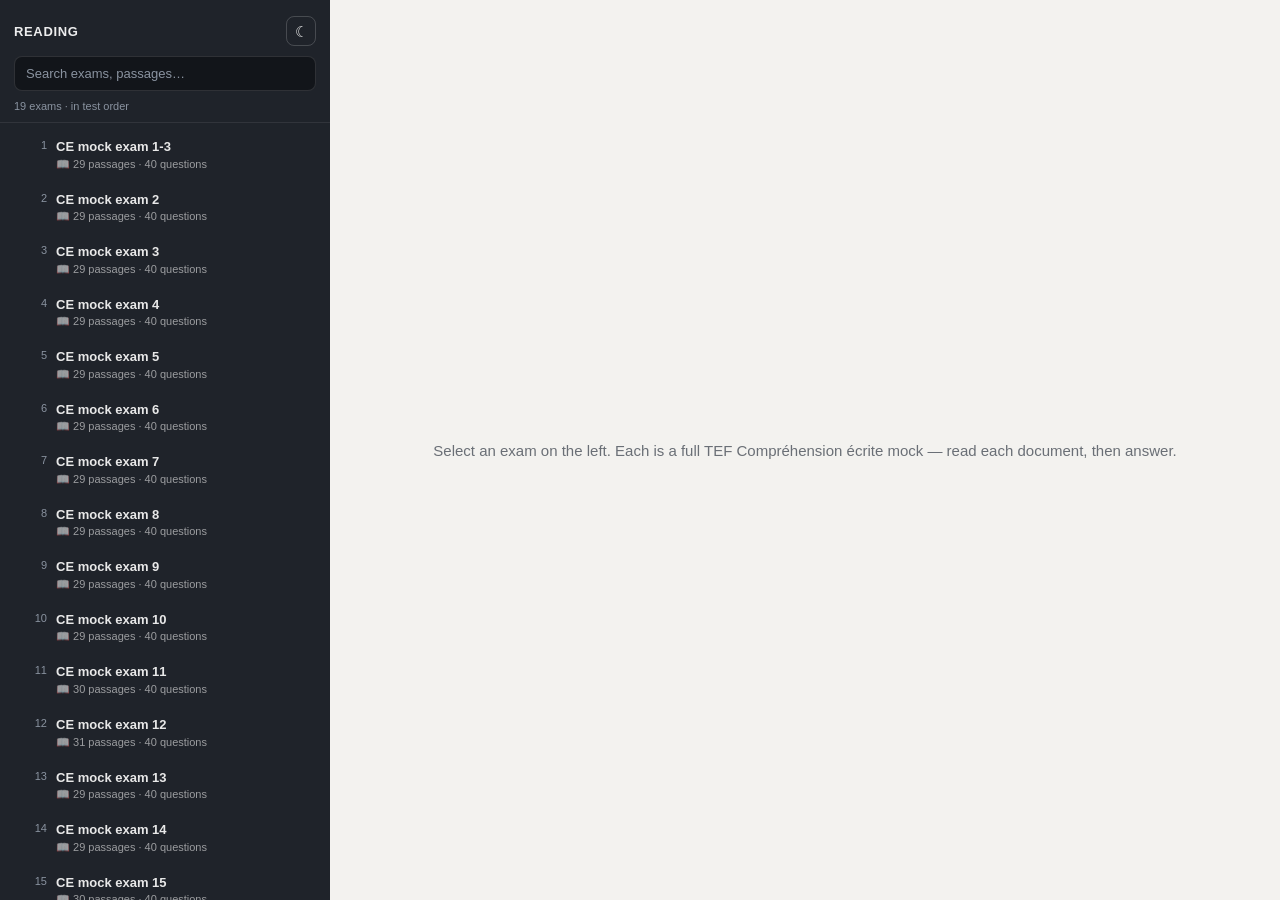
==== index.html @ 94fcf695 "TEF Reading (CE): bilingual mock exams — 19 exams, 760 questions Verbatim French extracted from the " ====
<!DOCTYPE html>
<html lang="en">
<head>
<meta charset="utf-8">
<meta name="viewport" content="width=device-width, initial-scale=1, viewport-fit=cover">
<title>TEF Reading — CE mock exams (FR / EN)</title>
<meta name="robots" content="noindex, nofollow">
<meta name="googlebot" content="noindex, nofollow">
<script>/* apply saved theme before paint */
  (function(){var t=localStorage.getItem('theme'); if(t) document.documentElement.setAttribute('data-theme', t);})();
</script>
<link rel="stylesheet" href="style.css?v=1">
<link rel="manifest" href="manifest.webmanifest">
<meta name="theme-color" content="#1f232a">
<link rel="apple-touch-icon" href="icons/icon-192.png">
<meta name="apple-mobile-web-app-capable" content="yes">
<meta name="mobile-web-app-capable" content="yes">
<meta name="apple-mobile-web-app-status-bar-style" content="black-translucent">
<meta name="apple-mobile-web-app-title" content="CE reading">
</head>
<body>
<div id="app">
  <aside id="sidebar">
    <div class="side-head">
      <div class="side-top">
        <h1>Reading</h1>
        <button id="theme-toggle" class="theme-toggle" title="Toggle dark mode" aria-label="Toggle dark mode">☾</button>
      </div>
      <input id="search" type="search" placeholder="Search exams, passages…" autocomplete="off">
      <div id="count" class="count"></div>
    </div>
    <nav id="list"></nav>
  </aside>
  <main id="reader">
    <div id="empty" class="empty">Select an exam on the left. Each is a full TEF Compréhension écrite mock — read each document, then answer.</div>
    <article id="entry" hidden>
      <div class="entry-head">
        <button id="back" class="back-btn" type="button">‹ Exams</button>
        <div class="entry-titlebar">
          <h2 id="entry-title"></h2>
          <button id="drill-toggle" class="drill-toggle" type="button" title="Hide the translation, answer & explanation; answer from the French, then reveal">🎯 Drill</button>
        </div>
        <div id="entry-meta" class="entry-meta"></div>
        <div id="entry-note" class="entry-note"></div>
        <div id="hl-bar" class="hl-bar">
          <span id="hl-count" class="hl-count">No highlights yet</span>
          <span class="hl-spacer"></span>
          <button id="hl-csv" class="hl-btn" title="Export highlighted words/phrases as CSV (study list)" disabled>⤓ CSV</button>
          <button id="hl-txt" class="hl-btn" title="Export as text" disabled>⤓ TXT</button>
          <button id="hl-backup" class="hl-btn" title="Download a lossless backup of ALL highlights (JSON)" disabled>⤓ Backup</button>
          <button id="hl-restore" class="hl-btn" title="Restore highlights from a backup (.json) or CSV export">⤒ Restore</button>
          <input id="hl-file" type="file" accept=".json,.csv,application/json,text/csv" hidden>
          <button id="hl-clear" class="hl-btn" title="Remove all highlights" disabled>Clear</button>
        </div>
      </div>
      <div class="seg-head"><div>Français <span class="hl-hint">· tap a word to highlight · tap again to remove · drag to select a phrase</span></div><div>English</div></div>
      <div id="segs"></div>
      <div id="questions"></div>
    </article>
  </main>
</div>
<script src="data.js?v=1"></script>
<script src="app.js?v=1"></script>
<script>
  if ('serviceWorker' in navigator) {
    window.addEventListener('load', function () {
      navigator.serviceWorker.register('sw.js').catch(function () {});
    });
  }
</script>
</body>
</html>
---- style.css ----
/* ---- theme tokens (from the binarybreeze reader, extended) ---- */
:root{
  --bg:#f3f2ef; --reader:#f3f2ef; --seghead:#eceae5; --segborder:#e7e5e0;
  --ink:#1f2328; --muted:#6a6f76; --headborder:#e3e1dc; --seghover:#faf9f6;
  --side:#1f232a; --sideink:#e8e8e8; --sidemuted:#8a93a0; --search:#12151a;
  --bar:#1f232a; --barink:#e8e8e8; --accent:#3b82f6; --grouplabel:#717b89;
  --card:#ffffff; --cardbd:#e6e4df; --correct-bg:#e7f8ee; --correct-bd:#54b888; --correct-fg:#178a55;
  --consigne-bg:#fffdf5; --consigne-bd:#e7dcae; --consigne-fg:#9a7b2e;
  color-scheme:light;
}
@media (prefers-color-scheme: dark){
  :root:not([data-theme]){
    --bg:#16181c; --reader:#16181c; --seghead:#1c2025; --segborder:#2a2e35;
    --ink:#e7e9ec; --muted:#9aa1aa; --headborder:#2a2e35; --seghover:#1c1f24;
    --side:#0f1113; --sideink:#e8e8e8; --sidemuted:#8a93a0; --search:#0a0c0e;
    --bar:#0f1113; --barink:#e8e8e8; --accent:#3b82f6; --grouplabel:#6b7480;
    --card:#1b1e23; --cardbd:#2a2e35; --correct-bg:#16321f; --correct-bd:#2f6b45; --correct-fg:#6fd99a;
    --consigne-bg:#26210f; --consigne-bd:#4a3f17; --consigne-fg:#e0c46a;
    color-scheme:dark;
  }
}
:root[data-theme="dark"]{
  --bg:#16181c; --reader:#16181c; --seghead:#1c2025; --segborder:#2a2e35;
  --ink:#e7e9ec; --muted:#9aa1aa; --headborder:#2a2e35; --seghover:#1c1f24;
  --side:#0f1113; --sideink:#e8e8e8; --sidemuted:#8a93a0; --search:#0a0c0e;
  --bar:#0f1113; --barink:#e8e8e8; --accent:#3b82f6; --grouplabel:#6b7480;
  --card:#1b1e23; --cardbd:#2a2e35; --correct-bg:#16321f; --correct-bd:#2f6b45; --correct-fg:#6fd99a;
  --consigne-bg:#26210f; --consigne-bd:#4a3f17; --consigne-fg:#e0c46a;
  color-scheme:dark;
}

*{box-sizing:border-box}
html,body{margin:0;height:100%}
body{font-family:-apple-system,BlinkMacSystemFont,"Segoe UI",Roboto,Helvetica,Arial,sans-serif;
  color:var(--ink);background:var(--bg);display:flex;flex-direction:column;height:100vh}
[hidden]{display:none !important}
#app{flex:1;display:flex;overflow:hidden;min-height:0}

/* sidebar */
#sidebar{width:330px;flex:0 0 330px;background:var(--side);color:var(--sideink);display:flex;flex-direction:column}
.side-head{padding:16px 14px 10px;border-bottom:1px solid rgba(255,255,255,.08)}
.side-top{display:flex;align-items:center;justify-content:space-between;gap:8px;margin-bottom:10px}
.side-head h1{font-size:13px;letter-spacing:.05em;text-transform:uppercase;margin:0;color:#fff;opacity:.92}
.theme-toggle{background:transparent;border:1px solid rgba(255,255,255,.18);color:var(--sideink);
  width:30px;height:30px;border-radius:8px;cursor:pointer;font-size:15px;line-height:1;
  display:flex;align-items:center;justify-content:center;padding:0;flex:0 0 auto}
.theme-toggle:hover{background:rgba(255,255,255,.08)}
.modenav{display:flex;gap:6px;margin-bottom:10px}
.modetab{flex:1;text-align:center;font-size:11px;font-weight:600;text-decoration:none;color:var(--sidemuted);
  background:rgba(255,255,255,.05);border:1px solid rgba(255,255,255,.12);border-radius:7px;padding:6px 4px;
  white-space:nowrap;overflow:hidden;text-overflow:ellipsis}
.modetab.active{background:var(--accent);border-color:var(--accent);color:#fff}
.modetab:hover:not(.active){background:rgba(255,255,255,.1)}
#search{width:100%;padding:9px 11px;border-radius:8px;border:1px solid rgba(255,255,255,.12);background:var(--search);color:#fff;font-size:13px;outline:none}
#search::placeholder{color:var(--sidemuted)}
.filters{display:flex;flex-wrap:wrap;gap:5px;margin-top:9px}
.chip{font-size:11px;font-weight:600;padding:3px 9px;border-radius:20px;cursor:pointer;border:1px solid rgba(255,255,255,.18);
  color:var(--sideink);background:transparent;user-select:none}
.chip.on{background:var(--accent);border-color:var(--accent);color:#fff}
.count{font-size:11px;color:var(--sidemuted);margin-top:9px}
#list{overflow-y:auto;flex:1;padding:6px}
.group-label{font-size:10px;text-transform:uppercase;letter-spacing:.08em;color:var(--grouplabel);padding:12px 12px 4px;display:flex;justify-content:space-between}
.item{padding:9px 11px;border-radius:8px;cursor:pointer;margin-bottom:2px;display:flex;gap:9px;align-items:flex-start}
.item:hover{background:rgba(255,255,255,.06)}
.item.active{background:var(--accent);color:#fff}
.item .rank{font-size:11px;color:var(--sidemuted);min-width:30px;text-align:right;padding-top:1px;font-variant-numeric:tabular-nums}
.item.active .rank{color:rgba(255,255,255,.85)}
.item .meta{min-width:0;flex:1}
.item .t{font-size:13px;font-weight:600;line-height:1.35;display:-webkit-box;-webkit-line-clamp:2;-webkit-box-orient:vertical;overflow:hidden}
.item .d{font-size:11px;opacity:.62;margin-top:2px;display:flex;gap:7px;align-items:center}
.badge{font-size:10px;font-weight:700;padding:1px 6px;border-radius:5px;background:rgba(255,255,255,.12);color:#fff;letter-spacing:.03em}
.item.active .badge{background:rgba(255,255,255,.22)}

/* reader */
#reader{flex:1;overflow-y:auto;background:var(--reader)}
.empty{height:100%;display:flex;align-items:center;justify-content:center;color:var(--muted);font-size:15px;padding:0 24px;text-align:center}
.entry-head{padding:20px 28px 12px;border-bottom:1px solid var(--headborder);background:var(--reader)}
.entry-titlebar{display:flex;align-items:baseline;gap:12px;flex-wrap:wrap}
.entry-head h2{margin:0;font-size:20px;color:var(--ink);line-height:1.3}
.entry-meta{font-size:12px;color:var(--muted);margin-top:7px;display:flex;flex-wrap:wrap;gap:6px 12px;align-items:center}
.entry-meta .b{display:inline-flex;align-items:center;gap:5px}
.cefr-pill{font-weight:700;color:#fff;background:var(--accent);border-radius:6px;padding:1px 8px;font-size:12px}
.entry-note{font-size:12px;color:var(--muted);margin-top:8px;font-style:italic}
.back-btn{display:none;background:transparent;border:0;color:var(--accent);font-size:14px;font-weight:600;padding:0 0 10px;cursor:pointer}

.seg-head{display:grid;grid-template-columns:1fr 1fr;gap:24px;padding:8px 28px;position:sticky;top:0;
  background:var(--seghead);font-size:11px;text-transform:uppercase;letter-spacing:.08em;color:var(--muted);
  border-bottom:1px solid var(--segborder);z-index:2}
#segs{padding:0 28px}
.seg{display:grid;grid-template-columns:1fr 1fr;gap:24px;padding:14px 0;border-bottom:1px solid var(--segborder)}
.seg:hover{background:var(--seghover)}
.seg-fr,.seg-en{font-size:16px;line-height:1.7}
.seg-fr{font-weight:450;color:var(--ink)}
.seg-en{color:var(--muted)}

/* drag-to-highlight (French only) */
[data-hlkey]{cursor:text}
[data-hlkey]::selection{background:rgba(59,130,246,.32)}
[data-hlkey] ::selection{background:rgba(59,130,246,.32)}
mark.hl{background:#fde68a;color:#1f2328;border-radius:3px;padding:0 1px;
  box-shadow:inset 0 -2px 0 #f59e0b;cursor:pointer}
mark.hl:hover{background:#fca5a5;box-shadow:inset 0 -2px 0 #ef4444}
.hl-hint{font-size:10px;font-weight:400;text-transform:none;letter-spacing:0;color:var(--muted);opacity:.8}
.hl-bar{display:flex;flex-wrap:wrap;align-items:center;gap:8px;margin-top:10px}
.hl-count{font-size:12px;color:var(--muted);font-variant-numeric:tabular-nums}
.hl-spacer{flex:1}
.hl-btn{font-size:11px;font-weight:600;color:var(--ink);background:transparent;
  border:1px solid var(--cardbd);border-radius:6px;padding:3px 8px;cursor:pointer}
.hl-btn:hover:not(:disabled){border-color:var(--accent);color:var(--accent)}
.hl-btn:disabled{opacity:.4;cursor:default}
/* on touch devices: tap a word to highlight — suppress the native selection/callout */
@media (pointer:coarse){
  [data-hlkey]{-webkit-user-select:none;user-select:none;-webkit-touch-callout:none;cursor:pointer}
}

/* exam-mode passage divider */
.pass-sub{display:flex;align-items:center;gap:10px;margin:24px 0 2px;padding-top:14px;border-top:2px solid var(--segborder)}
.pass-sub:first-child{border-top:0;padding-top:0;margin-top:4px}
.pass-q{font-size:11px;font-weight:700;color:var(--accent);text-transform:uppercase;letter-spacing:.04em;flex:none}
.pass-cefr{font-size:10px;font-weight:700;color:#fff;background:var(--grouplabel);border-radius:5px;padding:1px 6px;flex:none}
.pass-snip{font-size:11px;color:var(--muted);font-style:italic;overflow:hidden;text-overflow:ellipsis;white-space:nowrap;flex:1;min-width:0}

/* questions */
#questions{padding:18px 28px 36px}
.q-section-label{font-size:11px;text-transform:uppercase;letter-spacing:.08em;color:var(--muted);margin:6px 0 10px;font-weight:700}
.qcard{background:var(--card);border:1px solid var(--cardbd);border-radius:10px;padding:14px 16px;margin:12px 0}
.qcard .qref{font-size:11px;color:var(--muted);float:right}
.dupe-badge{display:inline-flex;align-items:center;gap:4px;font-size:11px;font-weight:700;
  color:#7c3aed;background:rgba(124,58,237,.12);border:1px solid rgba(124,58,237,.38);
  border-radius:6px;padding:2px 9px;text-decoration:none;margin:0 0 9px;cursor:pointer}
.dupe-badge:hover{background:rgba(124,58,237,.22);border-color:rgba(124,58,237,.6)}
:root[data-theme="dark"] .dupe-badge{color:#c4b5fd;background:rgba(167,139,250,.16);border-color:rgba(167,139,250,.4)}
@media (prefers-color-scheme: dark){:root:not([data-theme]) .dupe-badge{color:#c4b5fd;background:rgba(167,139,250,.16);border-color:rgba(167,139,250,.4)}}
.q-instr{display:grid;grid-template-columns:1fr 1fr;gap:24px;font-size:15px;font-weight:600;line-height:1.5}
.q-instr .en{color:var(--muted);font-weight:500}
.consigne{display:grid;grid-template-columns:1fr 1fr;gap:24px;background:var(--consigne-bg);border:1px solid var(--consigne-bd);
  border-radius:7px;padding:7px 11px;margin:9px 0;font-size:13px}
.consigne .lbl{grid-column:1/-1;font-size:10px;text-transform:uppercase;letter-spacing:.05em;color:var(--consigne-fg);font-weight:700}
.consigne .en{color:var(--muted)}
.qimg{max-width:100%;height:auto;border:1px solid var(--cardbd);border-radius:6px;margin:8px 0}
ul.opts{list-style:none;padding:0;margin:10px 0 0}
ul.opts li{display:grid;grid-template-columns:1fr 1fr;gap:24px;padding:8px 11px;border:1px solid var(--cardbd);border-radius:7px;margin:5px 0;font-size:14px}
ul.opts li .en{color:var(--muted)}
ul.opts li.correct{background:var(--correct-bg);border-color:var(--correct-bd)}
ul.opts li.correct .fr{font-weight:600;color:var(--correct-fg)}
ul.opts li.correct .fr::after{content:" ✓";color:var(--correct-fg)}

/* answer explanation (the source rationale — shown with the answer; hidden while drilling until reveal) */
.explain{margin-top:11px;padding:9px 13px;background:var(--consigne-bg);border:1px solid var(--consigne-bd);border-radius:7px}
.explain .lbl{display:block;font-size:10px;text-transform:uppercase;letter-spacing:.05em;color:var(--consigne-fg);font-weight:700;margin-bottom:3px}
.explain .seg{grid-template-columns:1fr 1fr;gap:24px;padding:6px 0;border-bottom:1px dotted var(--segborder);font-size:13px;line-height:1.55}
.explain .seg:last-child{border-bottom:0}
.explain .seg-fr{font-weight:450;color:var(--ink)}
.explain .seg-en{color:var(--muted)}

/* (audio player bar removed — reading has no audio) */

@media(max-width:900px){
  .seg-head,.seg,.q-instr,.consigne,ul.opts li{grid-template-columns:1fr;gap:5px}
  .seg-en,.q-instr .en,ul.opts li .en{padding-top:5px;border-top:1px dashed var(--segborder);color:var(--muted)}
  ul.opts li .en{border-top:0;padding-top:2px}
  #sidebar{width:44%;min-width:160px;flex-basis:44%}
  .entry-head,.seg-head,#segs,#questions{padding-left:16px;padding-right:16px}
}
@media(max-width:680px){
  #app{display:block}
  #sidebar{width:100%;flex:none;height:100%}
  #reader{display:none}
  body.detail #sidebar{display:none}
  body.detail #reader{display:block;height:100%}
  .back-btn{display:inline-block}
  .entry-head{position:sticky;top:0;z-index:3}
  .seg-head{display:none}
}

/* ====================== drill mode ====================== */
:root{--wrong-bg:#fdeaea;--wrong-bd:#e7a3a3;--wrong-fg:#c0392b}
:root[data-theme="dark"]{--wrong-bg:#3a1d1d;--wrong-bd:#7a3b3b;--wrong-fg:#f0a0a0}
@media (prefers-color-scheme: dark){:root:not([data-theme]){--wrong-bg:#3a1d1d;--wrong-bd:#7a3b3b;--wrong-fg:#f0a0a0}}

.drill-toggle{margin-left:auto;flex:0 0 auto;background:transparent;border:1px solid var(--cardbd);
  color:var(--ink);font-size:12px;font-weight:600;border-radius:7px;padding:4px 11px;cursor:pointer;white-space:nowrap}
.drill-toggle:hover{border-color:var(--accent);color:var(--accent)}
.drill-toggle.on{background:var(--accent);border-color:var(--accent);color:#fff}
.drill-bar{display:none;margin:10px 0 4px}
.drill-reveal{background:transparent;border:1px dashed var(--cardbd);color:var(--muted);
  font-size:12px;font-weight:600;border-radius:7px;padding:5px 12px;cursor:pointer}
.drill-reveal:hover{border-color:var(--accent);color:var(--accent)}

/* hide content while drilling, until answered/revealed */
body.drill .seg-head{display:none}
body.drill .passage:not(.revealed) .drill-bar{display:flex}
body.drill .passage:not(.revealed) .seg{display:none}
body.drill .passage:not(.revealed) .pass-snip{display:none}
body.drill .passage:not(.revealed) .explain{display:none}
body.drill .qcard:not(.answered) .q-instr,
body.drill .qcard:not(.answered) .consigne,
body.drill .qcard:not(.answered) ul.opts li{grid-template-columns:1fr}
body.drill .qcard:not(.answered) .q-instr .en,
body.drill .qcard:not(.answered) .consigne .en,
body.drill .qcard:not(.answered) ul.opts li .en{display:none}
/* neutralize the correct-answer styling until the question is answered */
body.drill .qcard:not(.answered) ul.opts li.correct{background:var(--card);border-color:var(--cardbd)}
body.drill .qcard:not(.answered) ul.opts li.correct .fr{font-weight:450;color:var(--ink)}
body.drill .qcard:not(.answered) ul.opts li.correct .fr::after{content:""}
/* clickable options while unanswered */
body.drill .qcard:not(.answered) ul.opts li{cursor:pointer;transition:border-color .12s,background .12s}
body.drill .qcard:not(.answered) ul.opts li:hover{border-color:var(--accent);background:var(--seghover)}
/* after answering: outline the user's pick, mark a wrong pick red */
body.drill .qcard.answered ul.opts li{cursor:default}
body.drill .qcard.answered ul.opts li.chosen{outline:2px solid var(--accent);outline-offset:-2px}
body.drill .qcard.answered ul.opts li.wrong{background:var(--wrong-bg);border-color:var(--wrong-bd)}
body.drill .qcard.answered ul.opts li.wrong .fr{color:var(--wrong-fg)}
body.drill .qcard.answered ul.opts li.wrong .fr::after{content:" ✗";color:var(--wrong-fg)}
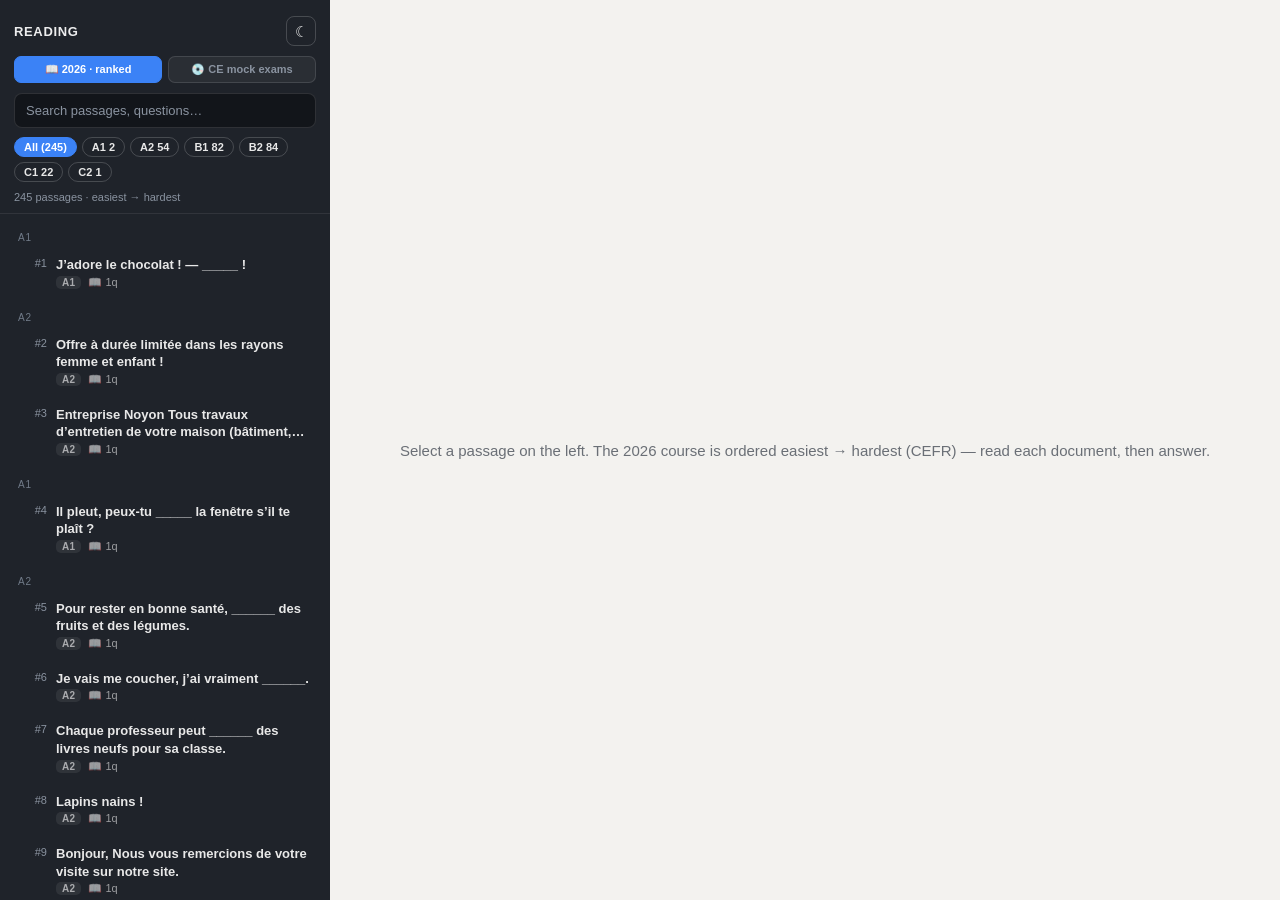
==== commit c534934e: "Drill mode: keep the French reading document visible, hide its translation Reading drill differs fro" ====
--- a/index.html
+++ b/index.html
@@ -3,13 +3,13 @@
 <head>
 <meta charset="utf-8">
 <meta name="viewport" content="width=device-width, initial-scale=1, viewport-fit=cover">
-<title>TEF Reading — CE mock exams (FR / EN)</title>
+<title>TEF Reading — 2026 · ranked (FR / EN)</title>
 <meta name="robots" content="noindex, nofollow">
 <meta name="googlebot" content="noindex, nofollow">
 <script>/* apply saved theme before paint */
   (function(){var t=localStorage.getItem('theme'); if(t) document.documentElement.setAttribute('data-theme', t);})();
 </script>
-<link rel="stylesheet" href="style.css?v=1">
+<link rel="stylesheet" href="style.css?v=3">
 <link rel="manifest" href="manifest.webmanifest">
 <meta name="theme-color" content="#1f232a">
 <link rel="apple-touch-icon" href="icons/icon-192.png">
@@ -26,16 +26,21 @@
         <h1>Reading</h1>
         <button id="theme-toggle" class="theme-toggle" title="Toggle dark mode" aria-label="Toggle dark mode">☾</button>
       </div>
-      <input id="search" type="search" placeholder="Search exams, passages…" autocomplete="off">
+      <div class="modenav">
+        <a class="modetab active" href="index.html">📖 2026 · ranked</a>
+        <a class="modetab" href="exams.html">💿 CE mock exams</a>
+      </div>
+      <input id="search" type="search" placeholder="Search passages, questions…" autocomplete="off">
+      <div id="filters" class="filters"></div>
       <div id="count" class="count"></div>
     </div>
     <nav id="list"></nav>
   </aside>
   <main id="reader">
-    <div id="empty" class="empty">Select an exam on the left. Each is a full TEF Compréhension écrite mock — read each document, then answer.</div>
+    <div id="empty" class="empty">Select a passage on the left. The 2026 course is ordered easiest → hardest (CEFR) — read each document, then answer.</div>
     <article id="entry" hidden>
       <div class="entry-head">
-        <button id="back" class="back-btn" type="button">‹ Exams</button>
+        <button id="back" class="back-btn" type="button">‹ Passages</button>
         <div class="entry-titlebar">
           <h2 id="entry-title"></h2>
           <button id="drill-toggle" class="drill-toggle" type="button" title="Hide the translation, answer & explanation; answer from the French, then reveal">🎯 Drill</button>
@@ -59,8 +64,10 @@
     </article>
   </main>
 </div>
-<script src="data.js?v=1"></script>
-<script src="app.js?v=1"></script>
+<script>window.MODE = 'ranked';</script>
+<script src="data.js?v=2"></script>
+<script src="dupes.js?v=2"></script>
+<script src="app.js?v=2"></script>
 <script>
   if ('serviceWorker' in navigator) {
     window.addEventListener('load', function () {
--- a/style.css
+++ b/style.css
@@ -190,7 +190,11 @@
 /* hide content while drilling, until answered/revealed */
 body.drill .seg-head{display:none}
 body.drill .passage:not(.revealed) .drill-bar{display:flex}
-body.drill .passage:not(.revealed) .seg{display:none}
+/* reading drill: keep the French document visible (you must read it to answer) but
+   hide its English translation — same treatment the question stem & options get.
+   The explanation's own .seg rows stay hidden via .explain below. */
+body.drill .passage:not(.revealed) .seg{grid-template-columns:1fr}
+body.drill .passage:not(.revealed) .seg .seg-en{display:none}
 body.drill .passage:not(.revealed) .pass-snip{display:none}
 body.drill .passage:not(.revealed) .explain{display:none}
 body.drill .qcard:not(.answered) .q-instr,
@@ -212,3 +216,6 @@
 body.drill .qcard.answered ul.opts li.wrong{background:var(--wrong-bg);border-color:var(--wrong-bd)}
 body.drill .qcard.answered ul.opts li.wrong .fr{color:var(--wrong-fg)}
 body.drill .qcard.answered ul.opts li.wrong .fr::after{content:" ✗";color:var(--wrong-fg)}
+/* deep-link flash: briefly highlight a passage opened via a #go= cross-link */
+.passage.flash{animation:flashbg 1.6s ease-out}
+@keyframes flashbg{0%{background:var(--seghover)}100%{background:transparent}}
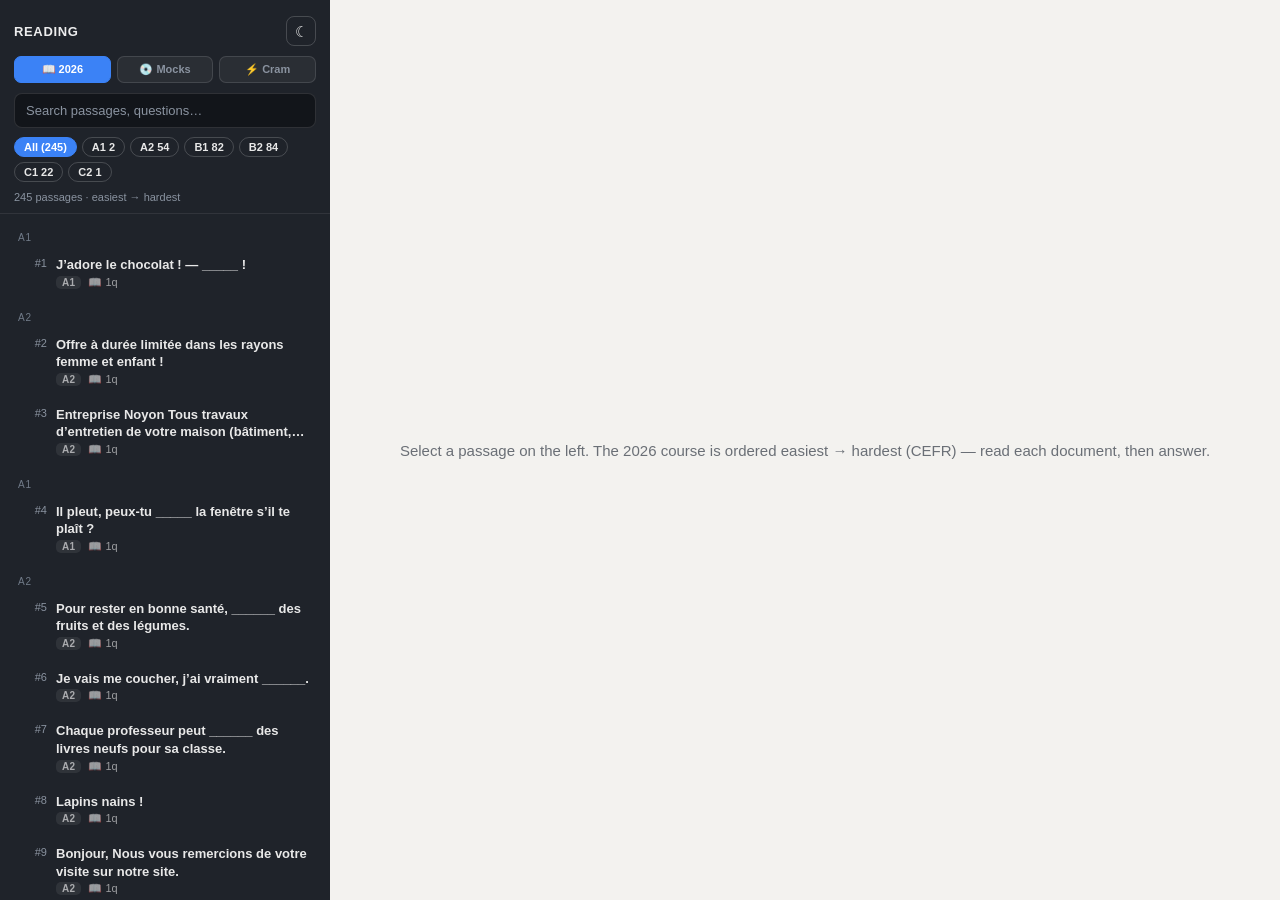
==== commit 56319163: "Add ⚡ Cram recognition-drill mode New full-screen Cram tab (cram.html + cram.js) for fast question/a" ====
--- a/index.html
+++ b/index.html
@@ -9,7 +9,7 @@
 <script>/* apply saved theme before paint */
   (function(){var t=localStorage.getItem('theme'); if(t) document.documentElement.setAttribute('data-theme', t);})();
 </script>
-<link rel="stylesheet" href="style.css?v=3">
+<link rel="stylesheet" href="style.css?v=4">
 <link rel="manifest" href="manifest.webmanifest">
 <meta name="theme-color" content="#1f232a">
 <link rel="apple-touch-icon" href="icons/icon-192.png">
@@ -27,8 +27,9 @@
         <button id="theme-toggle" class="theme-toggle" title="Toggle dark mode" aria-label="Toggle dark mode">☾</button>
       </div>
       <div class="modenav">
-        <a class="modetab active" href="index.html">📖 2026 · ranked</a>
-        <a class="modetab" href="exams.html">💿 CE mock exams</a>
+        <a class="modetab active" href="index.html">📖 2026</a>
+        <a class="modetab" href="exams.html">💿 Mocks</a>
+        <a class="modetab" href="cram.html">⚡ Cram</a>
       </div>
       <input id="search" type="search" placeholder="Search passages, questions…" autocomplete="off">
       <div id="filters" class="filters"></div>
--- a/style.css
+++ b/style.css
@@ -219,3 +219,109 @@
 /* deep-link flash: briefly highlight a passage opened via a #go= cross-link */
 .passage.flash{animation:flashbg 1.6s ease-out}
 @keyframes flashbg{0%{background:var(--seghover)}100%{background:transparent}}
+
+/* ====================== ⚡ Cram mode (cram.html) ====================== */
+.cram-body{display:flex;flex-direction:column;height:100vh;overflow:hidden}
+#cram{display:flex;flex-direction:column;height:100%;min-height:0}
+
+/* dark top bar (reuses .modenav/.modetab/.chip from the sidebar) */
+.cram-bar{background:var(--side);color:var(--sideink);padding:10px 14px;flex:0 0 auto;box-shadow:0 2px 10px rgba(0,0,0,.14);z-index:3}
+.cram-bar-top{display:flex;align-items:center;gap:12px}
+.cram-bar-top h1{font-size:13px;letter-spacing:.05em;text-transform:uppercase;margin:0;color:#fff;opacity:.92;flex:0 0 auto}
+.cram-bar-top .modenav{flex:1;max-width:360px;margin:0}
+.cram-controls{display:flex;flex-wrap:wrap;gap:6px;align-items:center;margin-top:11px}
+.cram-controls .chip{white-space:nowrap}
+.cram-sep{width:1px;height:18px;background:rgba(255,255,255,.16);margin:0 4px}
+.cram-scope{display:flex;gap:6px}
+.cram-cefr{display:flex;flex-wrap:wrap;gap:6px;align-items:center;margin-top:9px}
+.cram-row-lbl{font-size:11px;font-weight:700;text-transform:uppercase;letter-spacing:.04em;color:var(--sidemuted);margin-right:2px}
+.cram-status{display:flex;align-items:center;gap:12px;margin-top:11px}
+.cram-progress{flex:1;height:6px;border-radius:4px;background:rgba(255,255,255,.13);overflow:hidden}
+.cram-progress-fill{height:100%;background:var(--accent);width:0;transition:width .22s ease}
+.cram-stat{font-size:12px;color:var(--sideink);opacity:.85;font-variant-numeric:tabular-nums;white-space:nowrap}
+.cram-reset{background:transparent;border:1px solid rgba(255,255,255,.2);color:var(--sideink);font-size:11px;font-weight:600;border-radius:7px;padding:4px 9px;cursor:pointer;white-space:nowrap;flex:0 0 auto}
+.cram-reset:hover{background:rgba(255,255,255,.1)}
+
+/* stage + card */
+.cram-stage{flex:1;min-height:0;position:relative;overflow-y:auto;background:var(--reader);
+  display:flex;justify-content:center;align-items:flex-start;padding:22px 16px}
+.cram-card-wrap{width:100%;max-width:720px;margin:auto 0;display:flex;flex-direction:column}
+.cram-card{background:var(--card);border:1px solid var(--cardbd);border-radius:14px;padding:22px 24px;
+  box-shadow:0 8px 30px rgba(0,0,0,.07);cursor:pointer}
+.cr-meta{display:flex;flex-wrap:wrap;gap:8px;align-items:center;font-size:12px;color:var(--muted);margin-bottom:13px}
+.cr-cefr{font-weight:700;color:#fff;background:var(--accent);border-radius:6px;padding:1px 8px;font-size:11px}
+.cr-src{font-weight:600}
+.cr-dupe{color:#7c3aed;background:rgba(124,58,237,.12);border:1px solid rgba(124,58,237,.34);border-radius:6px;padding:1px 7px;font-weight:700;font-size:11px}
+:root[data-theme="dark"] .cr-dupe{color:#c4b5fd;background:rgba(167,139,250,.16);border-color:rgba(167,139,250,.4)}
+@media (prefers-color-scheme: dark){:root:not([data-theme]) .cr-dupe{color:#c4b5fd;background:rgba(167,139,250,.16);border-color:rgba(167,139,250,.4)}}
+.cr-known{color:var(--correct-fg);font-weight:700;font-size:11px}
+.cr-stem{font-size:19px;font-weight:650;line-height:1.45;color:var(--ink)}
+.cr-fr{color:var(--ink)}
+.cr-en{color:var(--muted)}
+.cr-stem .cr-en{font-size:15px;font-weight:500;margin-top:4px}
+.cr-img{max-width:100%;height:auto;border:1px solid var(--cardbd);border-radius:8px;margin:10px 0}
+
+/* options */
+.cr-opts{list-style:none;padding:0;margin:16px 0 0}
+.cr-opt{border:1px solid var(--cardbd);border-radius:10px;padding:11px 14px;margin:8px 0;font-size:15px;
+  cursor:pointer;transition:border-color .12s,background .12s}
+.cr-opt .cr-en{font-size:13px;margin-top:2px}
+.cram-card:not(.revealed) .cr-opt:hover{border-color:var(--accent);background:var(--seghover)}
+.cram-card.revealed .cr-opt{cursor:default}
+.cr-opt.correct{background:var(--correct-bg);border-color:var(--correct-bd)}
+.cr-opt.correct .cr-opt-fr{font-weight:700;color:var(--correct-fg)}
+.cr-opt.correct .cr-opt-fr::after{content:" ✓";color:var(--correct-fg)}
+.cr-opt.wrong{background:var(--wrong-bg);border-color:var(--wrong-bd)}
+.cr-opt.wrong .cr-opt-fr{color:var(--wrong-fg)}
+.cr-opt.wrong .cr-opt-fr::after{content:" ✗";color:var(--wrong-fg)}
+
+/* collapsible peeks (passage / why) */
+.cr-peek{margin-top:14px;border:1px dashed var(--cardbd);border-radius:10px;overflow:hidden}
+.cr-peek summary{cursor:pointer;font-size:12px;font-weight:700;color:var(--muted);padding:9px 13px;
+  list-style:none;user-select:none}
+.cr-peek summary::-webkit-details-marker{display:none}
+.cr-peek summary::before{content:"▸ ";opacity:.6}
+.cr-peek[open] summary::before{content:"▾ "}
+.cr-peek[open] summary{border-bottom:1px solid var(--cardbd)}
+.cr-peek-body{padding:11px 13px;font-size:14px;line-height:1.6}
+.cr-peek-body .cr-fr{margin-top:7px}
+.cr-peek-body .cr-fr:first-child{margin-top:0}
+.cr-peek-body .cr-en{margin-bottom:2px}
+.cram-card:not(.revealed) .cr-why{display:none}
+
+/* side arrows (desktop) */
+.cram-arrow{position:absolute;top:50%;transform:translateY(-50%);z-index:5;width:42px;height:42px;border-radius:50%;
+  border:1px solid var(--cardbd);background:var(--card);color:var(--muted);font-size:22px;line-height:1;cursor:pointer;
+  display:flex;align-items:center;justify-content:center;box-shadow:0 3px 10px rgba(0,0,0,.1)}
+.cram-arrow:hover{border-color:var(--accent);color:var(--accent)}
+.cram-arrow.prev{left:12px}
+.cram-arrow.next{right:12px}
+
+/* bottom action bar */
+.cram-actions{flex:0 0 auto;display:flex;gap:10px;padding:11px 16px;background:var(--reader);border-top:1px solid var(--headborder)}
+.cram-act{border:0;border-radius:12px;font-size:16px;font-weight:700;cursor:pointer;padding:15px 18px;line-height:1}
+.cram-act.primary{flex:1;background:var(--accent);color:#fff}
+.cram-act.primary:hover{filter:brightness(1.06)}
+.cram-act.primary:active{transform:translateY(1px)}
+.cram-act.star,.cram-act.back{flex:0 0 auto;background:transparent;border:1px solid var(--cardbd);color:var(--muted)}
+.cram-act.back:hover:not(:disabled){border-color:var(--accent);color:var(--accent)}
+.cram-act:disabled{opacity:.38;cursor:default}
+.cram-act.star.on{color:var(--correct-fg);border-color:var(--correct-bd);background:var(--correct-bg)}
+.cram-hint{flex:0 0 auto;text-align:center;font-size:11.5px;color:var(--muted);padding:7px 16px calc(9px + env(safe-area-inset-bottom));background:var(--reader)}
+.cram-hint b{color:var(--ink)}
+
+/* empty / done */
+.cram-empty{margin:auto;text-align:center;color:var(--muted);max-width:440px;padding:36px 20px;font-size:15px;line-height:1.6;cursor:default}
+.cram-empty-big{font-size:46px;margin-bottom:10px}
+.cram-empty-row{margin-top:18px;display:flex;gap:10px;justify-content:center}
+.cram-empty .cram-act{padding:12px 20px}
+
+@media(max-width:680px){
+  .cram-arrow{display:none}
+  .cram-bar-top h1{display:none}
+  .cram-bar-top .modenav{max-width:none}
+  .cram-stage{padding:14px 10px}
+  .cram-card{padding:17px 16px;border-radius:12px}
+  .cr-stem{font-size:18px}
+  .cram-act{padding:16px 16px}
+}
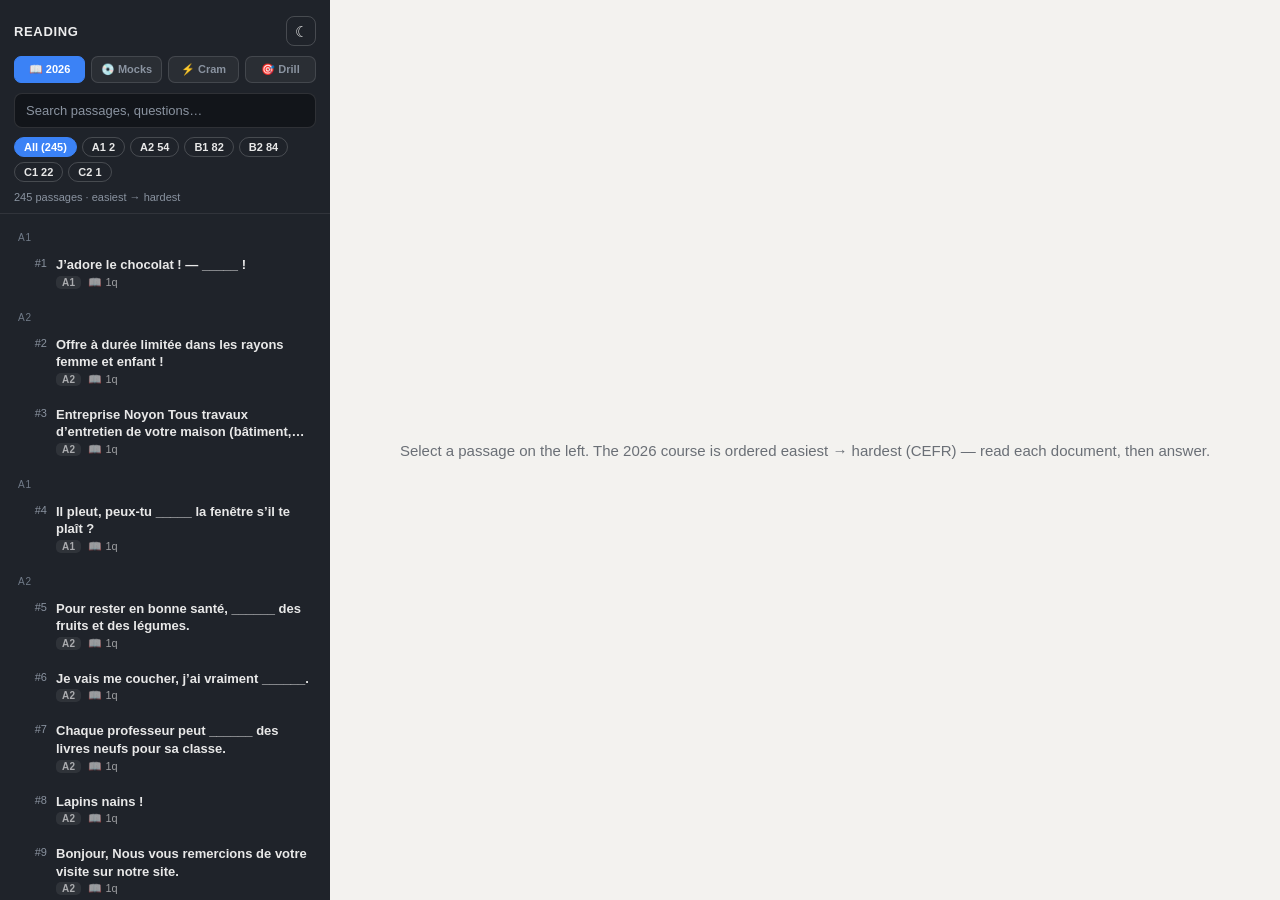
==== commit 4f2bc28e: "Add 🎯 Drill mode: passage + shuffled options, FR-only until reveal A fourth tab (drill.html/drill.js" ====
--- a/index.html
+++ b/index.html
@@ -9,7 +9,7 @@
 <script>/* apply saved theme before paint */
   (function(){var t=localStorage.getItem('theme'); if(t) document.documentElement.setAttribute('data-theme', t);})();
 </script>
-<link rel="stylesheet" href="style.css?v=4">
+<link rel="stylesheet" href="style.css?v=6">
 <link rel="manifest" href="manifest.webmanifest">
 <meta name="theme-color" content="#1f232a">
 <link rel="apple-touch-icon" href="icons/icon-192.png">
@@ -30,6 +30,7 @@
         <a class="modetab active" href="index.html">📖 2026</a>
         <a class="modetab" href="exams.html">💿 Mocks</a>
         <a class="modetab" href="cram.html">⚡ Cram</a>
+        <a class="modetab" href="drill.html">🎯 Drill</a>
       </div>
       <input id="search" type="search" placeholder="Search passages, questions…" autocomplete="off">
       <div id="filters" class="filters"></div>
--- a/style.css
+++ b/style.css
@@ -228,7 +228,7 @@
 .cram-bar{background:var(--side);color:var(--sideink);padding:10px 14px;flex:0 0 auto;box-shadow:0 2px 10px rgba(0,0,0,.14);z-index:3}
 .cram-bar-top{display:flex;align-items:center;gap:12px}
 .cram-bar-top h1{font-size:13px;letter-spacing:.05em;text-transform:uppercase;margin:0;color:#fff;opacity:.92;flex:0 0 auto}
-.cram-bar-top .modenav{flex:1;max-width:360px;margin:0}
+.cram-bar-top .modenav{flex:1;max-width:470px;margin:0}
 .cram-controls{display:flex;flex-wrap:wrap;gap:6px;align-items:center;margin-top:11px}
 .cram-controls .chip{white-space:nowrap}
 .cram-sep{width:1px;height:18px;background:rgba(255,255,255,.16);margin:0 4px}
@@ -241,6 +241,9 @@
 .cram-stat{font-size:12px;color:var(--sideink);opacity:.85;font-variant-numeric:tabular-nums;white-space:nowrap}
 .cram-reset{background:transparent;border:1px solid rgba(255,255,255,.2);color:var(--sideink);font-size:11px;font-weight:600;border-radius:7px;padding:4px 9px;cursor:pointer;white-space:nowrap;flex:0 0 auto}
 .cram-reset:hover{background:rgba(255,255,255,.1)}
+.cram-timerbar{height:3px;margin-top:9px;background:rgba(255,255,255,.1);border-radius:2px;overflow:hidden}
+.cram-timerbar-fill{height:100%;width:100%;background:var(--accent);border-radius:2px}
+.cram-timerbar.phase2 .cram-timerbar-fill{background:var(--correct-fg)}
 
 /* stage + card */
 .cram-stage{flex:1;min-height:0;position:relative;overflow-y:auto;background:var(--reader);
@@ -325,3 +328,18 @@
   .cr-stem{font-size:18px}
   .cram-act{padding:16px 16px}
 }
+
+/* ====================== 🎯 Drill mode (drill.html) ====================== */
+/* nothing English — and no ‘why’ — until the card is revealed */
+.drill-card:not(.revealed) .cr-en{display:none}
+.drill-card .drill-only-reveal{display:none}
+.drill-card.revealed .drill-only-reveal{display:block}
+
+/* the passage: the source you read to answer, shown open at the top of the card */
+.drill-passage{border:1px solid var(--cardbd);border-radius:10px;margin:2px 0 16px;overflow:hidden}
+.drill-passage-head{font-size:12px;font-weight:700;color:var(--muted);padding:9px 13px;border-bottom:1px solid var(--cardbd)}
+.drill-passage-body{padding:11px 14px;font-size:15px;line-height:1.65}
+.drill-passage-body .cr-fr{margin-top:9px}
+.drill-passage-body .cr-fr:first-child{margin-top:0}
+.drill-passage-body .cr-en{margin-bottom:2px}
+.drill-peek-head{font-size:12px;font-weight:700;color:var(--muted);padding:9px 13px;border-bottom:1px solid var(--cardbd)}
